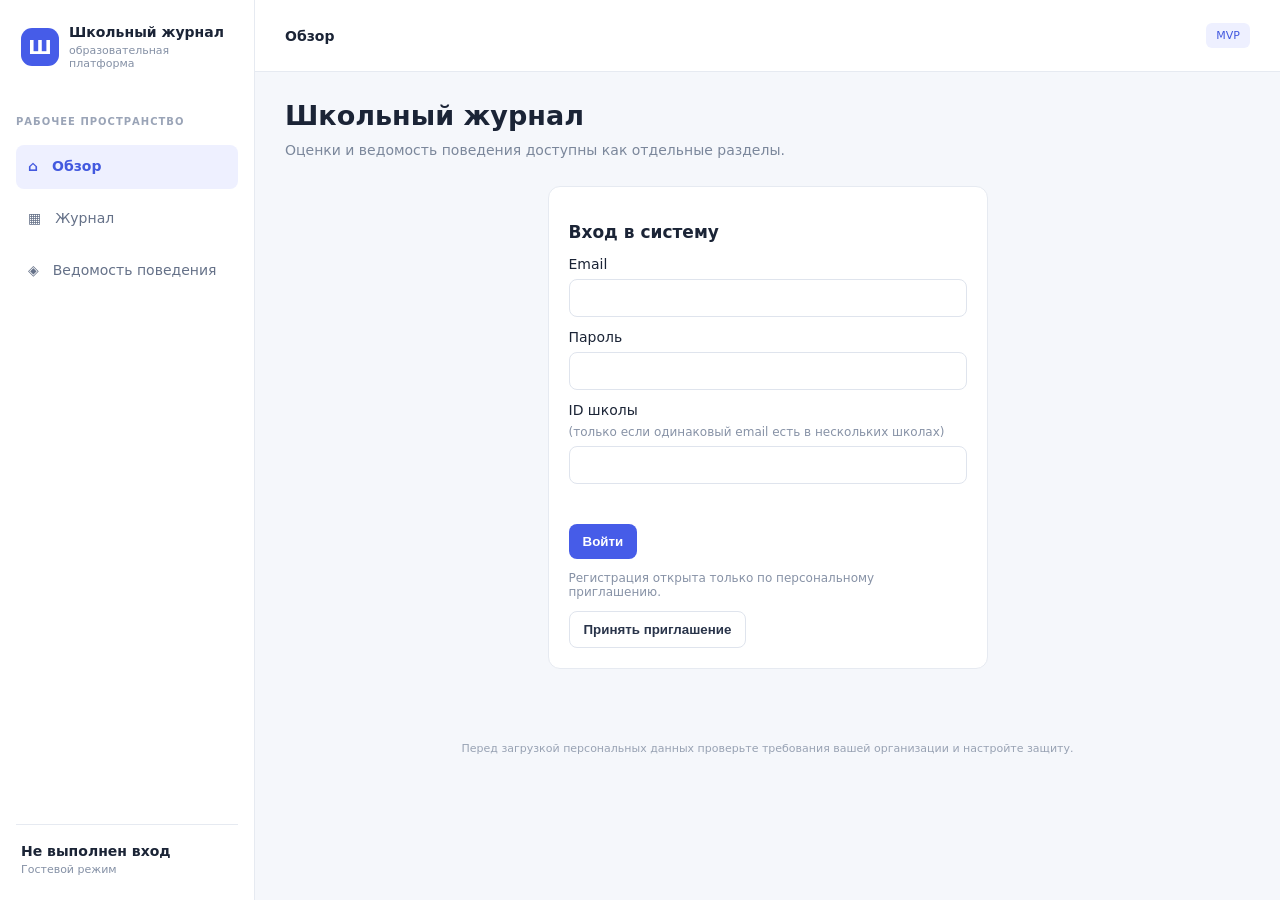
==== web/index.html @ e241612b "Build modular school journal MVP" ====
<!doctype html><html lang="ru"><head><meta charset="utf-8"><meta name="viewport" content="width=device-width,initial-scale=1"><title>Школьный журнал</title><link rel="stylesheet" href="styles.css"><link rel="stylesheet" href="components.css"></head><body>
<aside class="sidebar"><div class="brand"><span class="mark">Ш</span><div><b>Школьный журнал</b><small>образовательная платформа</small></div></div><p class="nav-label">РАБОЧЕЕ ПРОСТРАНСТВО</p><button class="nav active" data-page="home">⌂　Обзор</button><button class="nav" data-page="grades">▦　Журнал</button><button class="nav" data-page="behavior">◈　Ведомость поведения</button><button class="nav" id="admin-nav" data-page="admin" hidden>⚙　Управление школой</button><div class="user"><b id="user-name">Не выполнен вход</b><small id="user-role">Гостевой режим</small><button id="logout" class="outline" hidden>Выйти</button></div></aside>
<main><header><b id="title">Обзор</b><span class="pill">MVP</span></header><section id="content"></section><footer>Перед загрузкой персональных данных проверьте требования вашей организации и настройте защиту.</footer></main>
<script src="config.js"></script><script type="module" src="js/app.js"></script></body></html>
---- web/styles.css ----
*{box-sizing:border-box}body{margin:0;display:flex;background:#f5f7fb;color:#1b2436;font:14px system-ui,-apple-system,sans-serif;min-height:100vh}.sidebar{width:255px;background:white;border-right:1px solid #e6eaf1;padding:24px 16px;display:flex;flex-direction:column;gap:8px;flex-shrink:0}.brand{display:flex;gap:10px;align-items:center;margin:0 0 28px 5px}.mark{background:#465ce8;color:white;border-radius:11px;width:38px;height:38px;display:grid;place-items:center;font-size:19px;font-weight:bold}.brand small,.user small{display:block;color:#8490a5;font-size:11px;margin-top:4px}.nav-label{font-size:10px;letter-spacing:1px;color:#9aa4b7;font-weight:700}.nav{border:0;background:transparent;text-align:left;padding:13px 12px;border-radius:8px;color:#657188;cursor:pointer;font:inherit}.nav.active{background:#eef0ff;color:#4359df;font-weight:650}.user{margin-top:auto;border-top:1px solid #e6eaf1;padding:18px 5px 0}.outline{margin-top:10px;background:white;border:1px solid #dfe4ed;padding:8px 12px;border-radius:7px;cursor:pointer}.hidden{display:none}main{min-width:0;flex:1}header{height:72px;background:#fff;border-bottom:1px solid #e6eaf1;display:flex;align-items:center;justify-content:space-between;padding:0 30px}.pill{background:#eef0ff;color:#4359df;padding:6px 10px;border-radius:6px;font-size:11px}#content{padding:28px 30px;max-width:1500px;margin:auto}h1{margin:0 0 8px;font-size:27px}h2{font-size:17px}.sub{color:#7b879b;line-height:1.6;margin:0 0 24px}.cards{display:grid;grid-template-columns:repeat(3,minmax(0,1fr));gap:15px}.card{background:white;border:1px solid #e6eaf1;border-radius:12px;padding:20px;min-width:0}.big{font-size:26px;font-weight:750;margin:12px 0}.muted{color:#8792a6;font-size:12px}.notice{background:#fff6dc;color:#785b12;border:1px solid #f0e2b7;border-radius:9px;padding:13px;margin:16px 0;line-height:1.55;font-size:12px}.toolbar{display:flex;gap:9px;flex-wrap:wrap;margin:18px 0}.toolbar input,.toolbar select,input{padding:10px 12px;border:1px solid #dfe4ed;border-radius:8px;background:#fff;font:inherit}.btn{background:#465ce8;color:white;border:0;border-radius:8px;padding:10px 14px;font-weight:650;cursor:pointer}.btn.secondary{background:white;color:#29344a;border:1px solid #dfe4ed}.table{overflow:auto;background:white;border:1px solid #e6eaf1;border-radius:11px}table{border-collapse:collapse;width:100%;white-space:nowrap}td,th{padding:13px 14px;border-bottom:1px solid #edf0f5;text-align:left;font-size:12px}th{background:#fafbfe;color:#778399}tr:last-child td{border-bottom:0}.status{border-radius:6px;padding:6px 8px;font-size:11px;font-weight:650}.green{background:#e3f7ed;color:#137c52}.yellow{background:#fff2d6;color:#98620a}.red{background:#ffeaed;color:#b32e40}.field{display:grid;gap:7px;margin:12px 0}.field label{font-size:12px;color:#657188}footer{text-align:center;color:#98a2b3;padding:20px;font-size:11px}.criteria{white-space:normal;min-width:280px;max-width:400px}.login{max-width:440px;margin:25px auto}.error{color:#b32e40;font-size:12px;min-height:16px}@media(max-width:850px){.sidebar{width:68px;padding:15px 7px}.brand>div,.nav-label,.nav{font-size:0}.nav{padding:13px 8px}.nav:before{font-size:17px;content:"•"}.brand{margin-left:7px}.user b,.user small,.user button{display:none}#content{padding:20px 12px}header{padding:0 16px}.cards{grid-template-columns:1fr}}
---- web/components.css ----
.wide-table{overflow:auto;max-width:100%}.score-cell{text-align:center;min-width:58px}.empty{padding:22px;color:#768197}.field-inline{display:flex;align-items:center;gap:10px;color:#59667d}.field-inline select{min-width:240px}.new-grade{margin:18px 0}.new-grade summary{font-weight:650;cursor:pointer}.form-grid{display:grid;grid-template-columns:repeat(2,minmax(180px,1fr));gap:10px 18px}.form-grid>button,.form-grid>.error,.form-grid>div{align-self:end}.field-wide{grid-column:1/-1}.score-form{display:grid;grid-template-columns:repeat(2,minmax(0,1fr));gap:4px 20px}.score-form>.btn{align-self:end;justify-self:start}.score-form>.error{align-self:end}.admin-layout{display:grid;grid-template-columns:190px minmax(0,1fr);gap:18px}.admin-tabs{display:flex;flex-direction:column;gap:6px}.admin-tab{padding:10px;border:1px solid #e6eaf1;border-radius:7px;background:white;color:#59667d;text-align:left;cursor:pointer;font:inherit}.admin-tab.selected{color:#4359df;background:#eef0ff;border-color:#d9ddff}.admin-panel{min-width:0}.invite-form{margin-top:18px}.invite-form h3{margin-top:0}.invite-form[hidden],.field[hidden]{display:none}.danger{background:#fff;color:#b32e40;border:1px solid #f1c9ce}.neutral{background:#edf0f5;color:#5b6577}.success{color:#137c52;font-size:12px}.table input,.table select{max-width:160px;padding:7px 8px;font:inherit;border:1px solid #dfe4ed;border-radius:6px}.table .btn{padding:7px 9px;font-size:11px}code{word-break:break-all}details.card{background:#fff}@media(max-width:850px){.admin-layout{grid-template-columns:1fr}.admin-tabs{flex-direction:row;overflow:auto}.admin-tab{white-space:nowrap}.form-grid,.score-form{grid-template-columns:1fr}.field-wide{grid-column:auto}.field-inline{width:100%;align-items:flex-start;flex-direction:column}.field-inline select{min-width:0;width:100%}.wide-table table{min-width:1120px}}
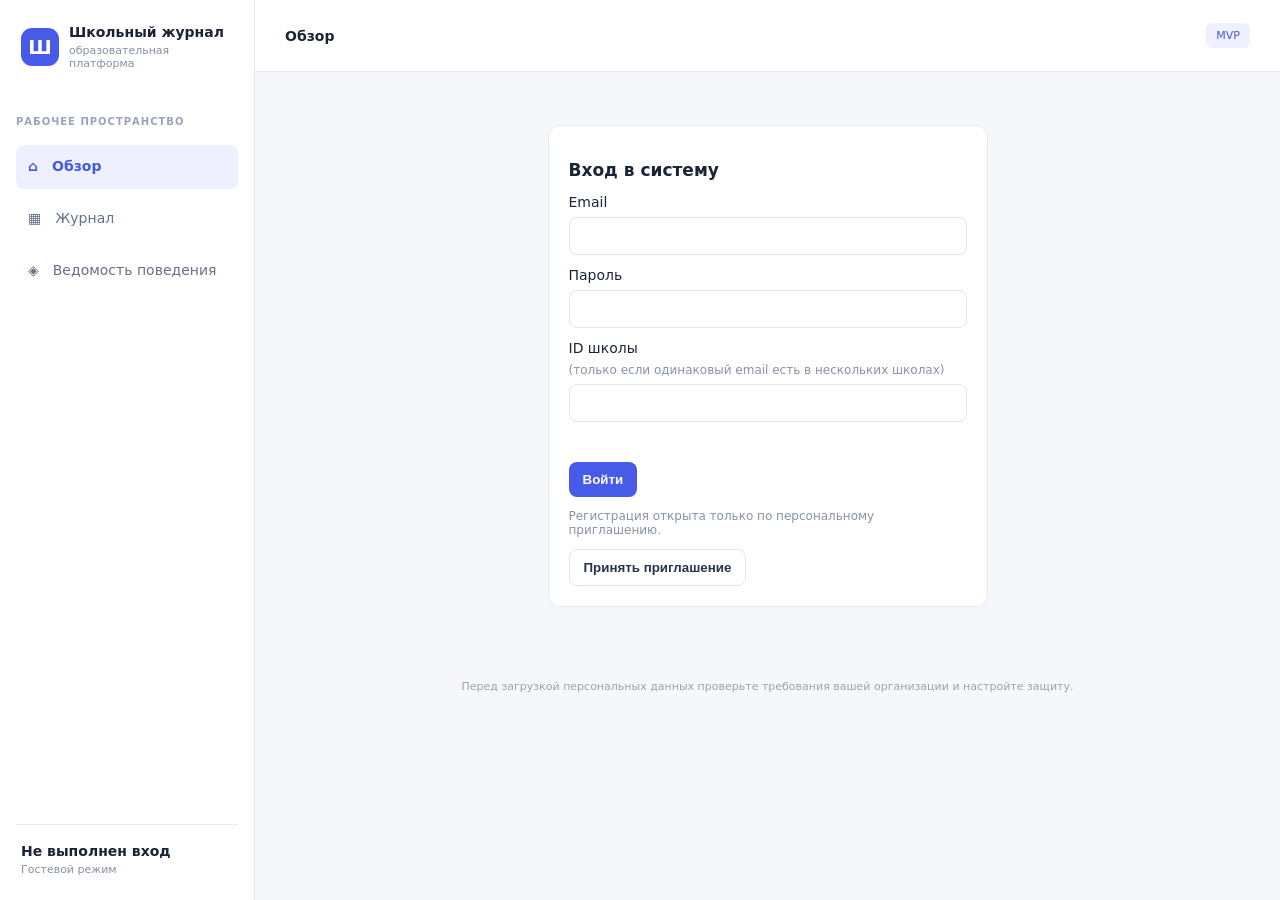
==== commit d90f4916: "Improve role-based journal UI" ====
--- a/web/index.html
+++ b/web/index.html
@@ -1,4 +1,4 @@
 <!doctype html><html lang="ru"><head><meta charset="utf-8"><meta name="viewport" content="width=device-width,initial-scale=1"><title>Школьный журнал</title><link rel="stylesheet" href="styles.css"><link rel="stylesheet" href="components.css"></head><body>
-<aside class="sidebar"><div class="brand"><span class="mark">Ш</span><div><b>Школьный журнал</b><small>образовательная платформа</small></div></div><p class="nav-label">РАБОЧЕЕ ПРОСТРАНСТВО</p><button class="nav active" data-page="home">⌂　Обзор</button><button class="nav" data-page="grades">▦　Журнал</button><button class="nav" data-page="behavior">◈　Ведомость поведения</button><button class="nav" id="admin-nav" data-page="admin" hidden>⚙　Управление школой</button><div class="user"><b id="user-name">Не выполнен вход</b><small id="user-role">Гостевой режим</small><button id="logout" class="outline" hidden>Выйти</button></div></aside>
+<aside class="sidebar"><div class="brand"><span class="mark">Ш</span><div><b>Школьный журнал</b><small>образовательная платформа</small></div></div><nav class="primary-nav" aria-label="Основная навигация"><p class="nav-label">РАБОЧЕЕ ПРОСТРАНСТВО</p><button class="nav active" data-page="home">⌂　Обзор</button><button class="nav" data-page="grades">▦　Журнал</button><button class="nav" data-page="behavior">◈　Ведомость поведения</button><button class="nav" id="admin-nav" data-page="admin" hidden>⚙　Управление школой</button></nav><div class="user"><b id="user-name">Не выполнен вход</b><small id="user-role">Гостевой режим</small><button id="logout" class="outline" hidden>Выйти</button></div></aside>
 <main><header><b id="title">Обзор</b><span class="pill">MVP</span></header><section id="content"></section><footer>Перед загрузкой персональных данных проверьте требования вашей организации и настройте защиту.</footer></main>
 <script src="config.js"></script><script type="module" src="js/app.js"></script></body></html>
--- a/web/styles.css
+++ b/web/styles.css
@@ -1 +1,161 @@
-*{box-sizing:border-box}body{margin:0;display:flex;background:#f5f7fb;color:#1b2436;font:14px system-ui,-apple-system,sans-serif;min-height:100vh}.sidebar{width:255px;background:white;border-right:1px solid #e6eaf1;padding:24px 16px;display:flex;flex-direction:column;gap:8px;flex-shrink:0}.brand{display:flex;gap:10px;align-items:center;margin:0 0 28px 5px}.mark{background:#465ce8;color:white;border-radius:11px;width:38px;height:38px;display:grid;place-items:center;font-size:19px;font-weight:bold}.brand small,.user small{display:block;color:#8490a5;font-size:11px;margin-top:4px}.nav-label{font-size:10px;letter-spacing:1px;color:#9aa4b7;font-weight:700}.nav{border:0;background:transparent;text-align:left;padding:13px 12px;border-radius:8px;color:#657188;cursor:pointer;font:inherit}.nav.active{background:#eef0ff;color:#4359df;font-weight:650}.user{margin-top:auto;border-top:1px solid #e6eaf1;padding:18px 5px 0}.outline{margin-top:10px;background:white;border:1px solid #dfe4ed;padding:8px 12px;border-radius:7px;cursor:pointer}.hidden{display:none}main{min-width:0;flex:1}header{height:72px;background:#fff;border-bottom:1px solid #e6eaf1;display:flex;align-items:center;justify-content:space-between;padding:0 30px}.pill{background:#eef0ff;color:#4359df;padding:6px 10px;border-radius:6px;font-size:11px}#content{padding:28px 30px;max-width:1500px;margin:auto}h1{margin:0 0 8px;font-size:27px}h2{font-size:17px}.sub{color:#7b879b;line-height:1.6;margin:0 0 24px}.cards{display:grid;grid-template-columns:repeat(3,minmax(0,1fr));gap:15px}.card{background:white;border:1px solid #e6eaf1;border-radius:12px;padding:20px;min-width:0}.big{font-size:26px;font-weight:750;margin:12px 0}.muted{color:#8792a6;font-size:12px}.notice{background:#fff6dc;color:#785b12;border:1px solid #f0e2b7;border-radius:9px;padding:13px;margin:16px 0;line-height:1.55;font-size:12px}.toolbar{display:flex;gap:9px;flex-wrap:wrap;margin:18px 0}.toolbar input,.toolbar select,input{padding:10px 12px;border:1px solid #dfe4ed;border-radius:8px;background:#fff;font:inherit}.btn{background:#465ce8;color:white;border:0;border-radius:8px;padding:10px 14px;font-weight:650;cursor:pointer}.btn.secondary{background:white;color:#29344a;border:1px solid #dfe4ed}.table{overflow:auto;background:white;border:1px solid #e6eaf1;border-radius:11px}table{border-collapse:collapse;width:100%;white-space:nowrap}td,th{padding:13px 14px;border-bottom:1px solid #edf0f5;text-align:left;font-size:12px}th{background:#fafbfe;color:#778399}tr:last-child td{border-bottom:0}.status{border-radius:6px;padding:6px 8px;font-size:11px;font-weight:650}.green{background:#e3f7ed;color:#137c52}.yellow{background:#fff2d6;color:#98620a}.red{background:#ffeaed;color:#b32e40}.field{display:grid;gap:7px;margin:12px 0}.field label{font-size:12px;color:#657188}footer{text-align:center;color:#98a2b3;padding:20px;font-size:11px}.criteria{white-space:normal;min-width:280px;max-width:400px}.login{max-width:440px;margin:25px auto}.error{color:#b32e40;font-size:12px;min-height:16px}@media(max-width:850px){.sidebar{width:68px;padding:15px 7px}.brand>div,.nav-label,.nav{font-size:0}.nav{padding:13px 8px}.nav:before{font-size:17px;content:"•"}.brand{margin-left:7px}.user b,.user small,.user button{display:none}#content{padding:20px 12px}header{padding:0 16px}.cards{grid-template-columns:1fr}}
+* { box-sizing: border-box; }
+
+body {
+  margin: 0;
+  display: flex;
+  background: #f5f7fb;
+  color: #1b2436;
+  font: 14px system-ui, -apple-system, sans-serif;
+  min-height: 100vh;
+}
+
+.sidebar {
+  width: 255px;
+  background: #fff;
+  border-right: 1px solid #e6eaf1;
+  padding: 24px 16px;
+  display: flex;
+  flex-direction: column;
+  gap: 8px;
+  flex-shrink: 0;
+}
+
+.brand { display: flex; gap: 10px; align-items: center; margin: 0 0 28px 5px; }
+.mark { background: #465ce8; color: #fff; border-radius: 11px; width: 38px; height: 38px; display: grid; place-items: center; font-size: 19px; font-weight: bold; }
+.brand small, .user small { display: block; color: #8490a5; font-size: 11px; margin-top: 4px; }
+.primary-nav { display: flex; flex-direction: column; gap: 8px; }
+.nav-label { font-size: 10px; letter-spacing: 1px; color: #9aa4b7; font-weight: 700; }
+.nav { border: 0; background: transparent; text-align: left; padding: 13px 12px; border-radius: 8px; color: #657188; cursor: pointer; font: inherit; width: 100%; }
+.nav.active { background: #eef0ff; color: #4359df; font-weight: 650; }
+.user { margin-top: auto; border-top: 1px solid #e6eaf1; padding: 18px 5px 0; }
+.outline { margin-top: 10px; background: white; border: 1px solid #dfe4ed; padding: 8px 12px; border-radius: 7px; cursor: pointer; }
+.hidden { display: none; }
+
+main { min-width: 0; flex: 1; }
+header { height: 72px; background: #fff; border-bottom: 1px solid #e6eaf1; display: flex; align-items: center; justify-content: space-between; padding: 0 30px; }
+.pill { background: #eef0ff; color: #4359df; padding: 6px 10px; border-radius: 6px; font-size: 11px; }
+#content { padding: 28px 30px; max-width: 1500px; margin: auto; }
+h1 { margin: 0 0 8px; font-size: 27px; }
+h2 { font-size: 17px; }
+.sub { color: #7b879b; line-height: 1.6; margin: 0 0 24px; }
+.cards { display: grid; grid-template-columns: repeat(3, minmax(0, 1fr)); gap: 15px; }
+.card { background: #fff; border: 1px solid #e6eaf1; border-radius: 12px; padding: 20px; min-width: 0; }
+.big { font-size: 26px; font-weight: 750; margin: 12px 0; }
+.muted { color: #8792a6; font-size: 12px; }
+.notice { background: #fff6dc; color: #785b12; border: 1px solid #f0e2b7; border-radius: 9px; padding: 13px; margin: 16px 0; line-height: 1.55; font-size: 12px; }
+.toolbar { display: flex; gap: 9px; flex-wrap: wrap; margin: 18px 0; }
+.toolbar input, .toolbar select, input { padding: 10px 12px; border: 1px solid #dfe4ed; border-radius: 8px; background: #fff; font: inherit; }
+.btn { background: #465ce8; color: #fff; border: 0; border-radius: 8px; padding: 10px 14px; font-weight: 650; cursor: pointer; }
+.btn.secondary { background: #fff; color: #29344a; border: 1px solid #dfe4ed; }
+.text-link { border: 0; background: transparent; color: #4359df; cursor: pointer; font: inherit; padding: 0; }
+.table { overflow: auto; background: #fff; border: 1px solid #e6eaf1; border-radius: 11px; }
+table { border-collapse: collapse; width: 100%; white-space: nowrap; }
+td, th { padding: 13px 14px; border-bottom: 1px solid #edf0f5; text-align: left; font-size: 12px; }
+th { background: #fafbfe; color: #778399; }
+tr:last-child td { border-bottom: 0; }
+.status { border-radius: 6px; padding: 6px 8px; font-size: 11px; font-weight: 650; }
+.green { background: #e3f7ed; color: #137c52; }
+.yellow { background: #fff2d6; color: #98620a; }
+.red { background: #ffeaed; color: #b32e40; }
+.field { display: grid; gap: 7px; margin: 12px 0; }
+.field label { font-size: 12px; color: #657188; }
+footer { text-align: center; color: #98a2b3; padding: 20px; font-size: 11px; }
+.criteria { white-space: normal; min-width: 280px; max-width: 400px; }
+.login { max-width: 440px; margin: 25px auto; }
+.error { color: #b32e40; font-size: 12px; min-height: 16px; }
+
+.home-intro { margin-bottom: 22px; }
+.dashboard-cards { grid-template-columns: repeat(3, minmax(0, 1fr)); margin-bottom: 18px; }
+.dashboard-card { min-height: 190px; }
+.dashboard-shortcut { display: flex; flex-direction: column; align-items: flex-start; gap: 7px; }
+.dashboard-shortcut h2 { margin: 0; }
+.dashboard-shortcut .btn { margin-top: auto; }
+.card-heading { display: flex; align-items: center; justify-content: space-between; gap: 12px; }
+.card-heading h2 { margin: 0; }
+.metric-value { font-size: 30px; font-weight: 750; margin: 19px 0 5px; }
+.metric-value span { font-size: 14px; font-weight: 500; color: #8792a6; }
+.context-label { color: #657188; font-size: 12px; line-height: 1.5; margin: 16px 0 0; }
+.dashboard-loading { color: #8792a6; font-size: 12px; padding: 22px 0; }
+.recent-list { padding: 0; margin: 12px 0 0; list-style: none; }
+.recent-list li { display: flex; align-items: center; justify-content: space-between; gap: 12px; padding: 9px 0; border-bottom: 1px solid #edf0f5; }
+.recent-list li:last-child { border-bottom: 0; }
+.recent-list li div { display: grid; gap: 3px; min-width: 0; }
+.recent-list b { font-size: 12px; overflow: hidden; text-overflow: ellipsis; }
+.grade-mark { width: 30px; height: 30px; border-radius: 8px; display: grid; place-items: center; font-weight: 750; flex-shrink: 0; }
+.grade-5 { background: #e3f7ed; color: #137c52; }
+.grade-4 { background: #e8f0ff; color: #345dcc; }
+.grade-3 { background: #fff2d6; color: #98620a; }
+.grade-2 { background: #ffeaed; color: #b32e40; }
+.rubric-note { color: #657188; font-size: 11px; line-height: 1.5; margin: 17px 0 0; }
+.context-card { margin-top: 18px; }
+.context-list { display: grid; gap: 0; }
+.context-item { display: flex; align-items: center; justify-content: space-between; gap: 16px; padding: 13px 0; border-bottom: 1px solid #edf0f5; }
+.context-item:last-child { border-bottom: 0; }
+.context-item > div { display: grid; gap: 4px; min-width: 0; }
+.context-item b { overflow: hidden; text-overflow: ellipsis; }
+.context-item .btn { flex-shrink: 0; }
+.rubric-scale { display: flex; align-items: center; gap: 9px; flex-wrap: wrap; background: #fff; border: 1px solid #e6eaf1; border-radius: 10px; padding: 12px 14px; color: #657188; font-size: 12px; }
+.rubric-scale b { color: #29344a; }
+.rubric-scale .status { padding: 5px 7px; }
+.grade-tools { display: flex; align-items: end; gap: 10px; flex-wrap: wrap; margin: 0 0 14px; }
+.search-field { display: grid; gap: 5px; color: #657188; font-size: 12px; }
+.search-field input { min-width: 240px; }
+.field small { font-size: 10px; color: #8792a6; font-weight: 400; }
+.behavior-mobile { display: none; }
+.behavior-student-total { display: flex; justify-content: space-between; align-items: center; gap: 12px; }
+.behavior-student-card { padding: 16px; }
+.behavior-student-card h2 { font-size: 15px; }
+
+button:focus-visible, input:focus-visible, select:focus-visible, summary:focus-visible, a:focus-visible {
+  outline: 3px solid #9da9ff;
+  outline-offset: 2px;
+}
+
+@media (max-width: 850px) {
+  body { display: block; }
+  .sidebar {
+    position: sticky;
+    top: 0;
+    z-index: 10;
+    display: grid;
+    grid-template-columns: minmax(0, 1fr) auto;
+    grid-template-rows: auto auto;
+    gap: 8px 12px;
+    width: 100%;
+    padding: 10px 14px;
+    border-right: 0;
+    border-bottom: 1px solid #e6eaf1;
+  }
+  .brand { grid-column: 1; grid-row: 1; margin: 0; }
+  .brand > div { font-size: inherit; }
+  .brand b { font-size: 13px; }
+  .brand small { display: none; }
+  .primary-nav { grid-column: 1 / -1; grid-row: 2; flex-direction: row; gap: 5px; min-width: 0; overflow-x: auto; }
+  .nav-label { display: none; }
+  .nav { width: auto; flex: 0 0 auto; padding: 9px 10px; font-size: 12px; white-space: nowrap; }
+  .nav:before { content: none; }
+  .user { grid-column: 2; grid-row: 1; display: flex; align-items: center; gap: 8px; margin: 0; padding: 0; border: 0; }
+  .user b, .user small { display: none; }
+  .user button { display: inline-block; margin: 0; padding: 7px 9px; font-size: 11px; }
+  #content { padding: 20px 12px; }
+  header { padding: 0 16px; }
+  .cards, .dashboard-cards { grid-template-columns: 1fr; }
+  .context-item { align-items: flex-start; flex-direction: column; }
+  .context-item .btn { width: 100%; }
+  .search-field, .search-field input { width: 100%; min-width: 0; }
+  .grade-tools .btn { width: 100%; }
+  .rubric-scale { align-items: flex-start; flex-direction: column; }
+  .rubric-scale .status { width: max-content; }
+  .behavior-desktop { display: none; }
+  .behavior-mobile { display: grid; gap: 10px; padding: 10px; }
+}
+
+@media (max-width: 430px) {
+  .mark { width: 32px; height: 32px; }
+  .brand b { font-size: 12px; }
+  .nav { padding: 8px; font-size: 11px; }
+  header { height: 58px; }
+  h1 { font-size: 23px; }
+  .card { padding: 16px; }
+  .behavior-student-card { padding: 14px; }
+}
--- a/web/components.css
+++ b/web/components.css
@@ -1 +1,44 @@
-.wide-table{overflow:auto;max-width:100%}.score-cell{text-align:center;min-width:58px}.empty{padding:22px;color:#768197}.field-inline{display:flex;align-items:center;gap:10px;color:#59667d}.field-inline select{min-width:240px}.new-grade{margin:18px 0}.new-grade summary{font-weight:650;cursor:pointer}.form-grid{display:grid;grid-template-columns:repeat(2,minmax(180px,1fr));gap:10px 18px}.form-grid>button,.form-grid>.error,.form-grid>div{align-self:end}.field-wide{grid-column:1/-1}.score-form{display:grid;grid-template-columns:repeat(2,minmax(0,1fr));gap:4px 20px}.score-form>.btn{align-self:end;justify-self:start}.score-form>.error{align-self:end}.admin-layout{display:grid;grid-template-columns:190px minmax(0,1fr);gap:18px}.admin-tabs{display:flex;flex-direction:column;gap:6px}.admin-tab{padding:10px;border:1px solid #e6eaf1;border-radius:7px;background:white;color:#59667d;text-align:left;cursor:pointer;font:inherit}.admin-tab.selected{color:#4359df;background:#eef0ff;border-color:#d9ddff}.admin-panel{min-width:0}.invite-form{margin-top:18px}.invite-form h3{margin-top:0}.invite-form[hidden],.field[hidden]{display:none}.danger{background:#fff;color:#b32e40;border:1px solid #f1c9ce}.neutral{background:#edf0f5;color:#5b6577}.success{color:#137c52;font-size:12px}.table input,.table select{max-width:160px;padding:7px 8px;font:inherit;border:1px solid #dfe4ed;border-radius:6px}.table .btn{padding:7px 9px;font-size:11px}code{word-break:break-all}details.card{background:#fff}@media(max-width:850px){.admin-layout{grid-template-columns:1fr}.admin-tabs{flex-direction:row;overflow:auto}.admin-tab{white-space:nowrap}.form-grid,.score-form{grid-template-columns:1fr}.field-wide{grid-column:auto}.field-inline{width:100%;align-items:flex-start;flex-direction:column}.field-inline select{min-width:0;width:100%}.wide-table table{min-width:1120px}}
+.wide-table { overflow: auto; max-width: 100%; }
+.wide-table table { min-width: 1120px; }
+.behavior-desktop th { white-space: normal; vertical-align: top; line-height: 1.4; }
+.behavior-desktop th:nth-child(n + 4):nth-child(-n + 13) { min-width: 108px; max-width: 150px; }
+.score-cell { text-align: center; min-width: 58px; }
+.score-cell select { width: 56px; min-width: 52px; padding: 6px 5px; text-align: center; }
+.behavior-actions { display: flex; align-items: center; gap: 6px; }
+.behavior-row-status { display: block; max-width: 220px; margin-top: 5px; white-space: normal; font-size: 11px; }
+.empty { padding: 22px; color: #768197; }
+.field-inline { display: flex; align-items: center; gap: 10px; color: #59667d; }
+.field-inline select { min-width: 240px; }
+.new-grade { margin: 18px 0; }
+.new-grade summary { font-weight: 650; cursor: pointer; }
+.form-grid { display: grid; grid-template-columns: repeat(2, minmax(180px, 1fr)); gap: 10px 18px; }
+.form-grid > button, .form-grid > .error, .form-grid > div { align-self: end; }
+.field-wide { grid-column: 1 / -1; }
+.score-form { display: grid; grid-template-columns: repeat(2, minmax(0, 1fr)); gap: 4px 20px; }
+.score-form > .btn { align-self: end; justify-self: start; }
+.score-form > .error { align-self: end; }
+.admin-layout { display: grid; grid-template-columns: 190px minmax(0, 1fr); gap: 18px; }
+.admin-tabs { display: flex; flex-direction: column; gap: 6px; }
+.admin-tab { padding: 10px; border: 1px solid #e6eaf1; border-radius: 7px; background: #fff; color: #59667d; text-align: left; cursor: pointer; font: inherit; }
+.admin-tab.selected { color: #4359df; background: #eef0ff; border-color: #d9ddff; }
+.admin-panel { min-width: 0; }
+.invite-form { margin-top: 18px; }
+.invite-form h3 { margin-top: 0; }
+.invite-form[hidden], .field[hidden] { display: none; }
+.danger { background: #fff; color: #b32e40; border: 1px solid #f1c9ce; }
+.neutral { background: #edf0f5; color: #5b6577; }
+.success { color: #137c52; font-size: 12px; }
+.table input, .table select { max-width: 160px; padding: 7px 8px; font: inherit; border: 1px solid #dfe4ed; border-radius: 6px; }
+.table .btn { padding: 7px 9px; font-size: 11px; }
+code { word-break: break-all; }
+details.card { background: #fff; }
+
+@media (max-width: 850px) {
+  .admin-layout { grid-template-columns: 1fr; }
+  .admin-tabs { flex-direction: row; overflow: auto; }
+  .admin-tab { white-space: nowrap; }
+  .form-grid, .score-form { grid-template-columns: 1fr; }
+  .field-wide { grid-column: auto; }
+  .field-inline { width: 100%; align-items: flex-start; flex-direction: column; }
+  .field-inline select { min-width: 0; width: 100%; }
+}
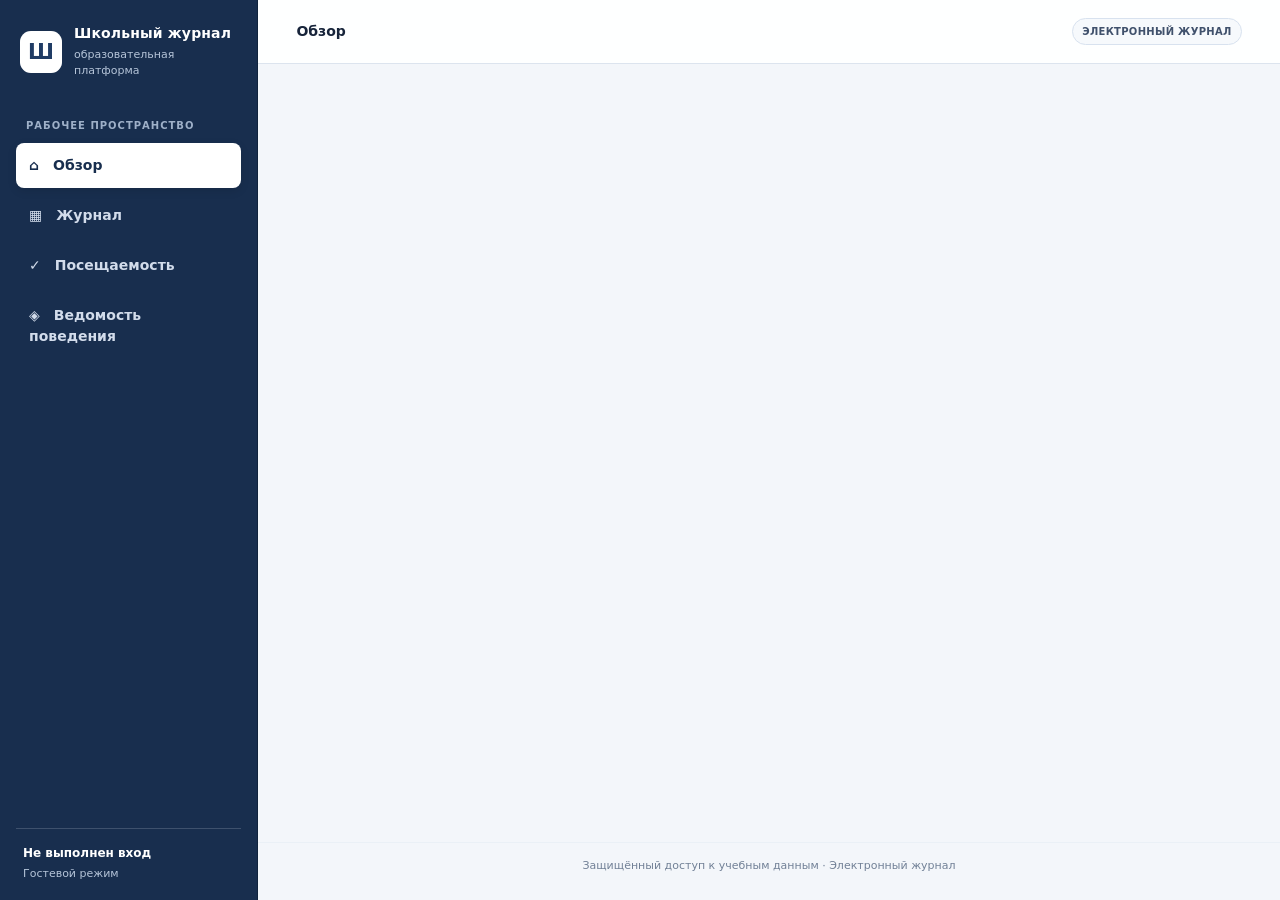
==== commit 8ccfcb5c: "Add attendance register and classic journal UI Co-Authored-By: Claude Code <noreply@anthropic.com>" ====
--- a/web/index.html
+++ b/web/index.html
@@ -1,4 +1,4 @@
-<!doctype html><html lang="ru"><head><meta charset="utf-8"><meta name="viewport" content="width=device-width,initial-scale=1"><title>Школьный журнал</title><link rel="stylesheet" href="styles.css"><link rel="stylesheet" href="components.css"></head><body>
-<aside class="sidebar"><div class="brand"><span class="mark">Ш</span><div><b>Школьный журнал</b><small>образовательная платформа</small></div></div><nav class="primary-nav" aria-label="Основная навигация"><p class="nav-label">РАБОЧЕЕ ПРОСТРАНСТВО</p><button class="nav active" data-page="home">⌂　Обзор</button><button class="nav" data-page="grades">▦　Журнал</button><button class="nav" data-page="behavior">◈　Ведомость поведения</button><button class="nav" id="admin-nav" data-page="admin" hidden>⚙　Управление школой</button></nav><div class="user"><b id="user-name">Не выполнен вход</b><small id="user-role">Гостевой режим</small><button id="logout" class="outline" hidden>Выйти</button></div></aside>
-<main><header><b id="title">Обзор</b><span class="pill">MVP</span></header><section id="content"></section><footer>Перед загрузкой персональных данных проверьте требования вашей организации и настройте защиту.</footer></main>
+<!doctype html><html lang="ru"><head><meta charset="utf-8"><meta name="viewport" content="width=device-width,initial-scale=1"><title>Школьный журнал — электронный дневник</title><link rel="icon" href="data:image/svg+xml,%3Csvg xmlns='http://www.w3.org/2000/svg' viewBox='0 0 64 64'%3E%3Crect width='64' height='64' rx='14' fill='%23465ce8'/%3E%3Ctext x='32' y='44' text-anchor='middle' font-size='38' font-family='Arial' fill='white'%3EШ%3C/text%3E%3C/svg%3E"><link rel="stylesheet" href="styles.css"><link rel="stylesheet" href="components.css"></head><body>
+<aside class="sidebar"><div class="brand"><span class="mark">Ш</span><div><b>Школьный журнал</b><small>образовательная платформа</small></div></div><nav class="primary-nav" aria-label="Основная навигация"><p class="nav-label">РАБОЧЕЕ ПРОСТРАНСТВО</p><button class="nav active" data-page="home">⌂　Обзор</button><button class="nav" data-page="grades">▦　Журнал</button><button class="nav" data-page="attendance">✓　Посещаемость</button><button class="nav" data-page="behavior">◈　Ведомость поведения</button><button class="nav" id="admin-nav" data-page="admin" hidden>⚙　Управление школой</button></nav><div class="user"><b id="user-name">Не выполнен вход</b><small id="user-role">Гостевой режим</small><button id="logout" class="outline" hidden>Выйти</button></div></aside>
+<main><header><b id="title">Обзор</b><span class="pill">Электронный журнал</span></header><section id="content" aria-live="polite" aria-busy="false"></section><footer>Защищённый доступ к учебным данным · Электронный журнал</footer></main>
 <script src="config.js"></script><script type="module" src="js/app.js"></script></body></html>
--- a/web/styles.css
+++ b/web/styles.css
@@ -1,161 +1,260 @@
+/* Classic, calm school-workspace UI */
+:root {
+  color-scheme: light;
+  --ink: #17243a;
+  --ink-soft: #40516c;
+  --muted: #718096;
+  --line: #dce4ee;
+  --line-soft: #eaf0f6;
+  --paper: #fff;
+  --canvas: #f3f6fa;
+  --navy: #203c65;
+  --navy-dark: #182e4e;
+  --blue: #315f9b;
+  --blue-soft: #eaf1fa;
+  --green: #176b4b;
+  --green-bg: #e8f5ee;
+  --amber: #8c5a12;
+  --amber-bg: #fff4df;
+  --red: #a13b43;
+  --red-bg: #fff0f0;
+  --shadow: 0 8px 28px rgba(26, 46, 74, .06);
+  --radius: 12px;
+}
+
 * { box-sizing: border-box; }
-
+html { min-width: 320px; background: var(--canvas); }
 body {
-  margin: 0;
-  display: flex;
-  background: #f5f7fb;
-  color: #1b2436;
-  font: 14px system-ui, -apple-system, sans-serif;
-  min-height: 100vh;
-}
+  min-height: 100vh; margin: 0; display: flex;
+  background: var(--canvas); color: var(--ink);
+  font: 14px/1.5 system-ui, -apple-system, BlinkMacSystemFont, "Segoe UI", sans-serif;
+  -webkit-font-smoothing: antialiased;
+}
+button, input, select, textarea { font: inherit; }
+button { color: inherit; }
 
 .sidebar {
-  width: 255px;
-  background: #fff;
-  border-right: 1px solid #e6eaf1;
-  padding: 24px 16px;
-  display: flex;
-  flex-direction: column;
-  gap: 8px;
-  flex-shrink: 0;
-}
-
-.brand { display: flex; gap: 10px; align-items: center; margin: 0 0 28px 5px; }
-.mark { background: #465ce8; color: #fff; border-radius: 11px; width: 38px; height: 38px; display: grid; place-items: center; font-size: 19px; font-weight: bold; }
-.brand small, .user small { display: block; color: #8490a5; font-size: 11px; margin-top: 4px; }
-.primary-nav { display: flex; flex-direction: column; gap: 8px; }
-.nav-label { font-size: 10px; letter-spacing: 1px; color: #9aa4b7; font-weight: 700; }
-.nav { border: 0; background: transparent; text-align: left; padding: 13px 12px; border-radius: 8px; color: #657188; cursor: pointer; font: inherit; width: 100%; }
-.nav.active { background: #eef0ff; color: #4359df; font-weight: 650; }
-.user { margin-top: auto; border-top: 1px solid #e6eaf1; padding: 18px 5px 0; }
-.outline { margin-top: 10px; background: white; border: 1px solid #dfe4ed; padding: 8px 12px; border-radius: 7px; cursor: pointer; }
+  position: sticky; top: 0; display: flex; flex: 0 0 258px; flex-direction: column; gap: 18px;
+  width: 258px; height: 100vh; padding: 25px 16px 18px;
+  color: #e9eff8; background: var(--navy-dark); border-right: 1px solid #10233c;
+}
+.brand { display: flex; align-items: center; gap: 12px; margin: 0 4px 12px; }
+.mark { display: grid; flex: 0 0 42px; width: 42px; height: 42px; place-items: center; border-radius: 11px; background: #fff; color: var(--navy); font-size: 21px; font-weight: 800; box-shadow: inset 0 0 0 1px rgba(255,255,255,.25); }
+.brand b { display: block; color: #fff; font-size: 14px; line-height: 1.25; letter-spacing: .01em; }
+.brand small, .user small { display: block; margin-top: 4px; color: #b6c5d9; font-size: 11px; }
+.primary-nav { display: flex; flex-direction: column; gap: 5px; }
+.nav-label { margin: 8px 10px 5px; color: #9eb0c8; font-size: 10px; font-weight: 750; letter-spacing: .1em; }
+.nav { width: 100%; padding: 11px 12px; border: 1px solid transparent; border-radius: 8px; background: transparent; color: #d2dceb; text-align: left; cursor: pointer; font: inherit; font-weight: 550; transition: background .16s ease, color .16s ease, border-color .16s ease; }
+.nav:hover { background: rgba(255,255,255,.08); color: #fff; }
+.nav.active { border-color: rgba(255,255,255,.1); background: #fff; color: var(--navy-dark); font-weight: 700; box-shadow: 0 3px 10px rgba(0,0,0,.1); }
+.user { margin-top: auto; padding: 15px 7px 0; border-top: 1px solid rgba(230,239,248,.18); color: #fff; }
+.user b { display: block; overflow: hidden; text-overflow: ellipsis; white-space: nowrap; font-size: 12px; }
+.outline { margin-top: 11px; padding: 8px 12px; border: 1px solid rgba(255,255,255,.3); border-radius: 7px; background: transparent; color: #fff; cursor: pointer; }
+.outline:hover { background: rgba(255,255,255,.1); }
 .hidden { display: none; }
+[hidden] { display: none !important; }
 
 main { min-width: 0; flex: 1; }
-header { height: 72px; background: #fff; border-bottom: 1px solid #e6eaf1; display: flex; align-items: center; justify-content: space-between; padding: 0 30px; }
-.pill { background: #eef0ff; color: #4359df; padding: 6px 10px; border-radius: 6px; font-size: 11px; }
-#content { padding: 28px 30px; max-width: 1500px; margin: auto; }
-h1 { margin: 0 0 8px; font-size: 27px; }
-h2 { font-size: 17px; }
-.sub { color: #7b879b; line-height: 1.6; margin: 0 0 24px; }
-.cards { display: grid; grid-template-columns: repeat(3, minmax(0, 1fr)); gap: 15px; }
-.card { background: #fff; border: 1px solid #e6eaf1; border-radius: 12px; padding: 20px; min-width: 0; }
-.big { font-size: 26px; font-weight: 750; margin: 12px 0; }
-.muted { color: #8792a6; font-size: 12px; }
-.notice { background: #fff6dc; color: #785b12; border: 1px solid #f0e2b7; border-radius: 9px; padding: 13px; margin: 16px 0; line-height: 1.55; font-size: 12px; }
-.toolbar { display: flex; gap: 9px; flex-wrap: wrap; margin: 18px 0; }
-.toolbar input, .toolbar select, input { padding: 10px 12px; border: 1px solid #dfe4ed; border-radius: 8px; background: #fff; font: inherit; }
-.btn { background: #465ce8; color: #fff; border: 0; border-radius: 8px; padding: 10px 14px; font-weight: 650; cursor: pointer; }
-.btn.secondary { background: #fff; color: #29344a; border: 1px solid #dfe4ed; }
-.text-link { border: 0; background: transparent; color: #4359df; cursor: pointer; font: inherit; padding: 0; }
-.table { overflow: auto; background: #fff; border: 1px solid #e6eaf1; border-radius: 11px; }
-table { border-collapse: collapse; width: 100%; white-space: nowrap; }
-td, th { padding: 13px 14px; border-bottom: 1px solid #edf0f5; text-align: left; font-size: 12px; }
-th { background: #fafbfe; color: #778399; }
-tr:last-child td { border-bottom: 0; }
-.status { border-radius: 6px; padding: 6px 8px; font-size: 11px; font-weight: 650; }
-.green { background: #e3f7ed; color: #137c52; }
-.yellow { background: #fff2d6; color: #98620a; }
-.red { background: #ffeaed; color: #b32e40; }
-.field { display: grid; gap: 7px; margin: 12px 0; }
-.field label { font-size: 12px; color: #657188; }
-footer { text-align: center; color: #98a2b3; padding: 20px; font-size: 11px; }
-.criteria { white-space: normal; min-width: 280px; max-width: 400px; }
-.login { max-width: 440px; margin: 25px auto; }
-.error { color: #b32e40; font-size: 12px; min-height: 16px; }
-
-.home-intro { margin-bottom: 22px; }
+main > header { position: sticky; z-index: 5; top: 0; display: flex; height: 64px; align-items: center; justify-content: space-between; padding: 0 clamp(18px, 3vw, 42px); border-bottom: 1px solid var(--line); background: rgba(255,255,255,.96); }
+main > header > b { color: var(--ink); font-size: 14px; font-weight: 700; }
+.pill { padding: 5px 9px; border: 1px solid #d8e2ef; border-radius: 999px; background: #f6f9fc; color: var(--ink-soft); font-size: 10px; font-weight: 700; letter-spacing: .03em; text-transform: uppercase; }
+#content { width: min(100%, 1520px); min-height: calc(100vh - 122px); margin: 0 auto; padding: 30px clamp(18px, 3vw, 42px) 42px; }
+main > footer { padding: 15px 22px 20px; border-top: 1px solid var(--line-soft); color: var(--muted); text-align: center; font-size: 11px; }
+h1 { margin: 0 0 8px; color: var(--ink); font-size: clamp(23px, 2.5vw, 30px); font-weight: 750; letter-spacing: -.025em; line-height: 1.2; }
+h2 { margin: 0 0 10px; color: var(--ink); font-size: 17px; font-weight: 700; line-height: 1.35; }
+h3 { font-size: 15px; }
+p { margin-top: 0; }
+.sub { max-width: 850px; margin: 0 0 22px; color: var(--muted); font-size: 13px; line-height: 1.65; }
+.muted { color: var(--muted); font-size: 12px; }
+.empty { padding: 24px; color: var(--muted); text-align: center; }
+
+.cards { display: grid; grid-template-columns: repeat(3, minmax(0, 1fr)); gap: 16px; }
+.card { min-width: 0; padding: 20px; border: 1px solid var(--line); border-radius: var(--radius); background: var(--paper); box-shadow: 0 2px 8px rgba(26,46,74,.025); }
+.card:hover { border-color: #cfdae8; box-shadow: var(--shadow); }
+.home-intro { margin-bottom: 24px; }
 .dashboard-cards { grid-template-columns: repeat(3, minmax(0, 1fr)); margin-bottom: 18px; }
-.dashboard-card { min-height: 190px; }
+.dashboard-card { min-height: 185px; }
 .dashboard-shortcut { display: flex; flex-direction: column; align-items: flex-start; gap: 7px; }
 .dashboard-shortcut h2 { margin: 0; }
 .dashboard-shortcut .btn { margin-top: auto; }
 .card-heading { display: flex; align-items: center; justify-content: space-between; gap: 12px; }
 .card-heading h2 { margin: 0; }
-.metric-value { font-size: 30px; font-weight: 750; margin: 19px 0 5px; }
-.metric-value span { font-size: 14px; font-weight: 500; color: #8792a6; }
-.context-label { color: #657188; font-size: 12px; line-height: 1.5; margin: 16px 0 0; }
-.dashboard-loading { color: #8792a6; font-size: 12px; padding: 22px 0; }
-.recent-list { padding: 0; margin: 12px 0 0; list-style: none; }
-.recent-list li { display: flex; align-items: center; justify-content: space-between; gap: 12px; padding: 9px 0; border-bottom: 1px solid #edf0f5; }
+.metric-value { margin: 19px 0 5px; color: var(--navy); font-size: 31px; font-weight: 780; letter-spacing: -.03em; }
+.metric-value span { color: var(--muted); font-size: 14px; font-weight: 500; }
+.context-label { margin: 15px 0 0; color: var(--ink-soft); font-size: 12px; line-height: 1.5; }
+.dashboard-loading { padding: 22px 0; color: var(--muted); font-size: 12px; }
+.dashboard-loading::after { display: block; width: 65%; height: 9px; margin-top: 12px; border-radius: 5px; background: linear-gradient(90deg,#edf1f6,#f8fafc,#edf1f6); background-size: 200% 100%; content: ""; animation: shimmer 1.4s infinite; }
+.recent-list { margin: 12px 0 0; padding: 0; list-style: none; }
+.recent-list li { display: flex; align-items: center; justify-content: space-between; gap: 12px; padding: 10px 0; border-bottom: 1px solid var(--line-soft); }
 .recent-list li:last-child { border-bottom: 0; }
-.recent-list li div { display: grid; gap: 3px; min-width: 0; }
-.recent-list b { font-size: 12px; overflow: hidden; text-overflow: ellipsis; }
-.grade-mark { width: 30px; height: 30px; border-radius: 8px; display: grid; place-items: center; font-weight: 750; flex-shrink: 0; }
-.grade-5 { background: #e3f7ed; color: #137c52; }
-.grade-4 { background: #e8f0ff; color: #345dcc; }
-.grade-3 { background: #fff2d6; color: #98620a; }
-.grade-2 { background: #ffeaed; color: #b32e40; }
-.rubric-note { color: #657188; font-size: 11px; line-height: 1.5; margin: 17px 0 0; }
+.recent-list li div { display: grid; min-width: 0; gap: 3px; }
+.recent-list b { overflow: hidden; font-size: 12px; text-overflow: ellipsis; }
+.grade-mark { display: grid; width: 32px; height: 32px; flex: 0 0 32px; place-items: center; border-radius: 9px; font-weight: 800; }
+.grade-5 { background: var(--green-bg); color: var(--green); }
+.grade-4 { background: #eaf1fb; color: #315f9b; }
+.grade-3 { background: var(--amber-bg); color: var(--amber); }
+.grade-2 { background: var(--red-bg); color: var(--red); }
 .context-card { margin-top: 18px; }
-.context-list { display: grid; gap: 0; }
-.context-item { display: flex; align-items: center; justify-content: space-between; gap: 16px; padding: 13px 0; border-bottom: 1px solid #edf0f5; }
+.context-list { display: grid; }
+.context-item { display: flex; align-items: center; justify-content: space-between; gap: 16px; padding: 13px 0; border-bottom: 1px solid var(--line-soft); }
 .context-item:last-child { border-bottom: 0; }
-.context-item > div { display: grid; gap: 4px; min-width: 0; }
+.context-item > div { display: grid; min-width: 0; gap: 4px; }
 .context-item b { overflow: hidden; text-overflow: ellipsis; }
 .context-item .btn { flex-shrink: 0; }
-.rubric-scale { display: flex; align-items: center; gap: 9px; flex-wrap: wrap; background: #fff; border: 1px solid #e6eaf1; border-radius: 10px; padding: 12px 14px; color: #657188; font-size: 12px; }
-.rubric-scale b { color: #29344a; }
-.rubric-scale .status { padding: 5px 7px; }
+
+.notice { margin: 16px 0; padding: 13px 15px; border: 1px solid #d8e4f1; border-left: 3px solid var(--blue); border-radius: 8px; background: #f6f9fd; color: var(--ink-soft); font-size: 12px; line-height: 1.6; }
+.error { min-height: 16px; color: var(--red); font-size: 12px; }
+.success { color: var(--green); font-size: 12px; }
+.field-hint { color: var(--muted); font-size: 11px; line-height: 1.45; }
+.field { display: grid; gap: 7px; margin: 11px 0; color: var(--ink-soft); font-size: 12px; font-weight: 600; }
+.field small { color: var(--muted); font-size: 10px; font-weight: 400; }
+.field-inline { display: grid; min-width: 150px; gap: 6px; color: var(--ink-soft); font-size: 12px; font-weight: 650; }
+.field-inline select, .field-inline input { min-width: 180px; }
+input, select, textarea { min-height: 40px; padding: 9px 11px; border: 1px solid #cfd9e5; border-radius: 7px; outline: 0; background: #fff; color: var(--ink); }
+input::placeholder { color: #9aa6b6; }
+input:hover, select:hover, textarea:hover { border-color: #aebed0; }
+input:disabled, select:disabled, textarea:disabled { background: #f3f6f9; color: #8a97a8; cursor: not-allowed; }
+input[type="checkbox"] { min-height: 0; width: 16px; height: 16px; accent-color: var(--blue); }
+input[type="date"] { min-width: 150px; }
+.toolbar { display: flex; align-items: end; gap: 10px; flex-wrap: wrap; margin: 18px 0; }
+.toolbar input, .toolbar select { background: #fff; }
+.btn { display: inline-flex; min-height: 39px; align-items: center; justify-content: center; gap: 7px; padding: 9px 14px; border: 1px solid var(--navy); border-radius: 7px; background: var(--navy); color: #fff; cursor: pointer; font-size: 12px; font-weight: 700; text-decoration: none; transition: background .15s ease, border-color .15s ease, box-shadow .15s ease; }
+.btn:hover:not(:disabled) { border-color: var(--navy-dark); background: var(--navy-dark); box-shadow: 0 3px 9px rgba(24,46,78,.16); }
+.btn:disabled { opacity: .58; cursor: not-allowed; }
+.btn.secondary { border-color: #cbd6e3; background: #fff; color: var(--ink-soft); }
+.btn.secondary:hover:not(:disabled) { border-color: #9eb0c5; background: #f6f9fc; box-shadow: none; }
+.btn.danger, .danger { border-color: #e8c5c8; background: #fff; color: var(--red); }
+.btn.danger:hover:not(:disabled) { border-color: #d7a5aa; background: var(--red-bg); }
+.text-link { padding: 0; border: 0; background: transparent; color: var(--blue); cursor: pointer; font: inherit; font-weight: 650; }
+.text-link:hover { text-decoration: underline; }
+.outline { transition: background .15s ease; }
+
+.table { max-width: 100%; overflow: auto; border: 1px solid var(--line); border-radius: 10px; background: #fff; }
+table { width: 100%; border-collapse: separate; border-spacing: 0; white-space: nowrap; }
+td, th { padding: 11px 13px; border-bottom: 1px solid var(--line-soft); text-align: left; font-size: 12px; vertical-align: middle; }
+th { position: sticky; z-index: 1; top: 0; background: #f5f8fb; color: #53647b; font-size: 11px; font-weight: 750; letter-spacing: .015em; }
+tbody tr:hover { background: #f8fafc; }
+tbody tr:last-child td { border-bottom: 0; }
+.table input, .table select { max-width: 190px; min-height: 35px; padding: 6px 8px; border-radius: 6px; font-size: 12px; }
+.table .btn { min-height: 32px; padding: 6px 9px; font-size: 11px; }
+.criteria { max-width: 400px; min-width: 280px; white-space: normal; }
+.status { display: inline-flex; align-items: center; padding: 5px 8px; border-radius: 999px; font-size: 11px; font-weight: 700; }
+.green { background: var(--green-bg); color: var(--green); }
+.yellow { background: var(--amber-bg); color: var(--amber); }
+.red { background: var(--red-bg); color: var(--red); }
+.neutral { background: #eef2f6; color: #526176; }
+
+.login { max-width: 470px; margin: 34px auto; padding: 26px; box-shadow: var(--shadow); }
+.login h2 { margin-bottom: 18px; font-size: 20px; }
+.login .btn { width: 100%; }
+.login > .btn.secondary { margin-top: 9px; }
+.invite-form { margin-top: 18px; }
+.invite-form h3 { margin-top: 0; }
+.invite-form[hidden], .field[hidden] { display: none; }
+.form-grid { display: grid; grid-template-columns: repeat(2,minmax(180px,1fr)); gap: 10px 18px; }
+.form-grid > button, .form-grid > .error, .form-grid > div { align-self: end; }
+.field-wide { grid-column: 1 / -1; }
+details.card { background: #fff; }
+.new-grade { margin: 18px 0; }
+.new-grade summary { color: var(--navy); cursor: pointer; font-weight: 750; }
 .grade-tools { display: flex; align-items: end; gap: 10px; flex-wrap: wrap; margin: 0 0 14px; }
-.search-field { display: grid; gap: 5px; color: #657188; font-size: 12px; }
-.search-field input { min-width: 240px; }
-.field small { font-size: 10px; color: #8792a6; font-weight: 400; }
+.search-field { display: grid; gap: 5px; color: var(--ink-soft); font-size: 12px; font-weight: 650; }
+.search-field input { min-width: 245px; }
+.user-role-edit { display: flex; max-width: 260px; flex-wrap: wrap; gap: 7px; }
+.user-role-edit label { display: inline-flex; align-items: center; gap: 4px; color: var(--ink-soft); font-size: 11px; }
+.user-role-edit input { padding: 0; }
+.user-action-status { display: block; margin-top: 5px; font-size: 11px; }
+
+.rubric-note { margin: 17px 0 0; color: var(--ink-soft); font-size: 11px; line-height: 1.55; }
+.rubric-scale { display: flex; align-items: center; gap: 9px; flex-wrap: wrap; padding: 12px 14px; border: 1px solid var(--line); border-radius: 9px; background: #fff; color: var(--ink-soft); font-size: 12px; }
+.rubric-scale b { color: var(--ink); }
+.rubric-scale .status { padding: 5px 8px; }
+.wide-table { max-width: 100%; overflow: auto; }
+.wide-table table { min-width: 1120px; }
+.behavior-desktop th { vertical-align: top; white-space: normal; line-height: 1.4; }
+.behavior-desktop th:nth-child(n + 4):nth-child(-n + 13) { max-width: 150px; min-width: 108px; }
+.score-cell { min-width: 58px; text-align: center; }
+.score-cell select { width: 58px; min-width: 52px; padding: 6px 5px; text-align: center; }
+.behavior-actions { display: flex; align-items: center; gap: 6px; }
+.behavior-row-status { display: block; max-width: 220px; margin-top: 5px; font-size: 11px; white-space: normal; }
 .behavior-mobile { display: none; }
-.behavior-student-total { display: flex; justify-content: space-between; align-items: center; gap: 12px; }
+.behavior-student-total { display: flex; align-items: center; justify-content: space-between; gap: 12px; }
 .behavior-student-card { padding: 16px; }
 .behavior-student-card h2 { font-size: 15px; }
-
-button:focus-visible, input:focus-visible, select:focus-visible, summary:focus-visible, a:focus-visible {
-  outline: 3px solid #9da9ff;
-  outline-offset: 2px;
-}
-
-@media (max-width: 850px) {
+.admin-layout { display: grid; grid-template-columns: 190px minmax(0,1fr); gap: 20px; align-items: start; }
+.admin-tabs { position: sticky; top: 82px; display: flex; flex-direction: column; gap: 5px; }
+.admin-tab { padding: 10px 12px; border: 1px solid transparent; border-radius: 7px; background: transparent; color: var(--ink-soft); text-align: left; cursor: pointer; font: inherit; font-size: 12px; font-weight: 600; }
+.admin-tab:hover { background: #eaf0f7; }
+.admin-tab.selected { border-color: #d8e2ee; background: #fff; color: var(--navy); box-shadow: 0 2px 7px rgba(26,46,74,.04); }
+.admin-panel { min-width: 0; }
+.excel-tools { display: flex; align-items: center; justify-content: space-between; gap: 16px; margin-bottom: 22px; }
+.excel-tools h2 { margin: 0 0 5px; }
+.excel-tools p { max-width: 790px; margin: 0; }
+
+button:focus-visible, input:focus-visible, select:focus-visible, textarea:focus-visible, summary:focus-visible, a:focus-visible { outline: 3px solid #98b8df; outline-offset: 2px; }
+#attendance-result select, #attendance-result input { min-width: 145px; }
+#attendance-result input[name="note"] { min-width: 220px; }
+#attendance-result tbody tr:has(select[name="status"]) { transition: background .15s ease; }
+#attendance-result select[name="status"]:has(option[value="absent"]:checked) { border-color: #e5b6b8; background: #fff7f7; }
+#attendance-result select[name="status"]:has(option[value="late"]:checked) { border-color: #ead29f; background: #fffaf1; }
+
+@media (max-width: 1050px) {
+  .sidebar { flex-basis: 230px; width: 230px; }
+  .dashboard-cards { grid-template-columns: repeat(2,minmax(0,1fr)); }
+  .admin-layout { grid-template-columns: 1fr; }
+  .admin-tabs { position: static; flex-direction: row; overflow-x: auto; padding-bottom: 4px; }
+  .admin-tab { flex: 0 0 auto; white-space: nowrap; }
+}
+@media (max-width: 760px) {
   body { display: block; }
-  .sidebar {
-    position: sticky;
-    top: 0;
-    z-index: 10;
-    display: grid;
-    grid-template-columns: minmax(0, 1fr) auto;
-    grid-template-rows: auto auto;
-    gap: 8px 12px;
-    width: 100%;
-    padding: 10px 14px;
-    border-right: 0;
-    border-bottom: 1px solid #e6eaf1;
-  }
+  .sidebar { position: sticky; z-index: 10; top: 0; display: grid; width: 100%; height: auto; grid-template-columns: minmax(0,1fr) auto; grid-template-rows: auto auto; gap: 7px 10px; padding: 9px 12px 8px; border-right: 0; border-bottom: 1px solid #132844; }
   .brand { grid-column: 1; grid-row: 1; margin: 0; }
-  .brand > div { font-size: inherit; }
+  .mark { width: 36px; height: 36px; flex-basis: 36px; border-radius: 9px; font-size: 18px; }
   .brand b { font-size: 13px; }
-  .brand small { display: none; }
-  .primary-nav { grid-column: 1 / -1; grid-row: 2; flex-direction: row; gap: 5px; min-width: 0; overflow-x: auto; }
-  .nav-label { display: none; }
-  .nav { width: auto; flex: 0 0 auto; padding: 9px 10px; font-size: 12px; white-space: nowrap; }
-  .nav:before { content: none; }
-  .user { grid-column: 2; grid-row: 1; display: flex; align-items: center; gap: 8px; margin: 0; padding: 0; border: 0; }
-  .user b, .user small { display: none; }
-  .user button { display: inline-block; margin: 0; padding: 7px 9px; font-size: 11px; }
-  #content { padding: 20px 12px; }
-  header { padding: 0 16px; }
+  .brand small, .nav-label, .user b, .user small { display: none; }
+  .primary-nav { grid-column: 1 / -1; grid-row: 2; flex-direction: row; gap: 4px; min-width: 0; overflow-x: auto; scrollbar-width: thin; }
+  .nav { width: auto; flex: 0 0 auto; max-width: 100%; padding: 8px 10px; font-size: 11px; white-space: nowrap; }
+  .nav.active { border-color: rgba(255,255,255,.1); }
+  .user { display: flex; grid-column: 2; grid-row: 1; align-items: center; gap: 8px; margin: 0; padding: 0; border: 0; }
+  .user button { margin: 0; padding: 7px 9px; font-size: 11px; }
+  main > header { position: static; height: 54px; padding: 0 16px; }
+  #content { min-height: calc(100vh - 155px); padding: 22px 14px 30px; }
   .cards, .dashboard-cards { grid-template-columns: 1fr; }
+  .dashboard-card { min-height: auto; }
   .context-item { align-items: flex-start; flex-direction: column; }
   .context-item .btn { width: 100%; }
+  .toolbar { align-items: stretch; }
+  .toolbar > .btn { flex: 1 1 auto; }
+  .field-inline { width: 100%; }
+  .field-inline select, .field-inline input { width: 100%; min-width: 0; }
   .search-field, .search-field input { width: 100%; min-width: 0; }
   .grade-tools .btn { width: 100%; }
+  .form-grid, .score-form { grid-template-columns: 1fr; }
+  .field-wide { grid-column: auto; }
   .rubric-scale { align-items: flex-start; flex-direction: column; }
   .rubric-scale .status { width: max-content; }
   .behavior-desktop { display: none; }
   .behavior-mobile { display: grid; gap: 10px; padding: 10px; }
-}
-
+  .excel-tools { align-items: stretch; flex-direction: column; }
+  .excel-tools .toolbar { margin-bottom: 0; }
+}
 @media (max-width: 430px) {
-  .mark { width: 32px; height: 32px; }
-  .brand b { font-size: 12px; }
-  .nav { padding: 8px; font-size: 11px; }
-  header { height: 58px; }
+  .nav { padding: 8px; font-size: 10px; }
+  #content { padding-right: 11px; padding-left: 11px; }
   h1 { font-size: 23px; }
-  .card { padding: 16px; }
+  .card, .login { padding: 16px; }
   .behavior-student-card { padding: 14px; }
-}
+  .attendance-toolbar > .btn { flex-basis: 100%; }
+  td, th { padding: 10px; }
+}
+@media print {
+  body { display: block; background: #fff; color: #000; }
+  .sidebar, main > header, main > footer, .toolbar, .btn, .notice, .sub { display: none !important; }
+  #content { width: 100%; padding: 0; }
+  .table, .wide-table { overflow: visible; border: 0; }
+  table { white-space: normal; }
+  th { position: static; background: #eee !important; }
+  td, th { padding: 6px; border: 1px solid #bbb; color: #000; }
+}
+@keyframes shimmer { from { background-position: 200% 0; } to { background-position: -200% 0; } }
+@media (prefers-reduced-motion: reduce) { *, *::before, *::after { animation-duration: .01ms !important; transition-duration: .01ms !important; scroll-behavior: auto !important; } }
--- a/web/components.css
+++ b/web/components.css
@@ -1,44 +1,44 @@
-.wide-table { overflow: auto; max-width: 100%; }
+.wide-table { max-width: 100%; overflow: auto; }
 .wide-table table { min-width: 1120px; }
-.behavior-desktop th { white-space: normal; vertical-align: top; line-height: 1.4; }
-.behavior-desktop th:nth-child(n + 4):nth-child(-n + 13) { min-width: 108px; max-width: 150px; }
-.score-cell { text-align: center; min-width: 58px; }
-.score-cell select { width: 56px; min-width: 52px; padding: 6px 5px; text-align: center; }
+.behavior-desktop th { vertical-align: top; white-space: normal; line-height: 1.4; }
+.behavior-desktop th:nth-child(n + 4):nth-child(-n + 13) { max-width: 150px; min-width: 108px; }
+.score-cell { min-width: 58px; text-align: center; }
+.score-cell select { width: 58px; min-width: 52px; padding: 6px 5px; text-align: center; }
 .behavior-actions { display: flex; align-items: center; gap: 6px; }
-.behavior-row-status { display: block; max-width: 220px; margin-top: 5px; white-space: normal; font-size: 11px; }
-.empty { padding: 22px; color: #768197; }
-.field-inline { display: flex; align-items: center; gap: 10px; color: #59667d; }
-.field-inline select { min-width: 240px; }
+.behavior-row-status { display: block; max-width: 220px; margin-top: 5px; font-size: 11px; white-space: normal; }
+.empty { padding: 24px; color: var(--muted); text-align: center; }
+.field-inline { display: grid; min-width: 150px; gap: 6px; color: var(--ink-soft); font-size: 12px; font-weight: 650; }
+.field-inline select, .field-inline input { min-width: 180px; }
 .new-grade { margin: 18px 0; }
-.new-grade summary { font-weight: 650; cursor: pointer; }
-.form-grid { display: grid; grid-template-columns: repeat(2, minmax(180px, 1fr)); gap: 10px 18px; }
+.new-grade summary { color: var(--navy); cursor: pointer; font-weight: 750; }
+.form-grid { display: grid; grid-template-columns: repeat(2,minmax(180px,1fr)); gap: 10px 18px; }
 .form-grid > button, .form-grid > .error, .form-grid > div { align-self: end; }
 .field-wide { grid-column: 1 / -1; }
-.score-form { display: grid; grid-template-columns: repeat(2, minmax(0, 1fr)); gap: 4px 20px; }
+.score-form { display: grid; grid-template-columns: repeat(2,minmax(0,1fr)); gap: 4px 20px; }
 .score-form > .btn { align-self: end; justify-self: start; }
 .score-form > .error { align-self: end; }
-.admin-layout { display: grid; grid-template-columns: 190px minmax(0, 1fr); gap: 18px; }
-.admin-tabs { display: flex; flex-direction: column; gap: 6px; }
-.admin-tab { padding: 10px; border: 1px solid #e6eaf1; border-radius: 7px; background: #fff; color: #59667d; text-align: left; cursor: pointer; font: inherit; }
-.admin-tab.selected { color: #4359df; background: #eef0ff; border-color: #d9ddff; }
+.admin-layout { display: grid; grid-template-columns: 190px minmax(0,1fr); gap: 20px; align-items: start; }
+.admin-tabs { position: sticky; top: 82px; display: flex; flex-direction: column; gap: 5px; }
+.admin-tab { padding: 10px 12px; border: 1px solid transparent; border-radius: 7px; background: transparent; color: var(--ink-soft); text-align: left; cursor: pointer; font: inherit; font-size: 12px; font-weight: 600; }
+.admin-tab:hover { background: #eaf0f7; }
+.admin-tab.selected { border-color: #d8e2ee; background: #fff; color: var(--navy); box-shadow: 0 2px 7px rgba(26,46,74,.04); }
 .admin-panel { min-width: 0; }
 .invite-form { margin-top: 18px; }
 .invite-form h3 { margin-top: 0; }
 .invite-form[hidden], .field[hidden] { display: none; }
-.danger { background: #fff; color: #b32e40; border: 1px solid #f1c9ce; }
-.neutral { background: #edf0f5; color: #5b6577; }
-.success { color: #137c52; font-size: 12px; }
-.table input, .table select { max-width: 160px; padding: 7px 8px; font: inherit; border: 1px solid #dfe4ed; border-radius: 6px; }
-.table .btn { padding: 7px 9px; font-size: 11px; }
+.danger { border-color: #e8c5c8; background: #fff; color: var(--red); }
+.neutral { background: #eef2f6; color: #526176; }
+.success { color: var(--green); font-size: 12px; }
+.table input, .table select { max-width: 190px; min-height: 35px; padding: 6px 8px; border: 1px solid #cfd9e5; border-radius: 6px; font: inherit; font-size: 12px; }
+.table .btn { min-height: 32px; padding: 6px 9px; font-size: 11px; }
 code { word-break: break-all; }
 details.card { background: #fff; }
-
-@media (max-width: 850px) {
+@media (max-width: 1050px) {
   .admin-layout { grid-template-columns: 1fr; }
-  .admin-tabs { flex-direction: row; overflow: auto; }
-  .admin-tab { white-space: nowrap; }
+  .admin-tabs { position: static; flex-direction: row; overflow-x: auto; }
+  .admin-tab { flex: 0 0 auto; white-space: nowrap; }
+}
+@media (max-width: 760px) {
   .form-grid, .score-form { grid-template-columns: 1fr; }
   .field-wide { grid-column: auto; }
-  .field-inline { width: 100%; align-items: flex-start; flex-direction: column; }
-  .field-inline select { min-width: 0; width: 100%; }
 }
